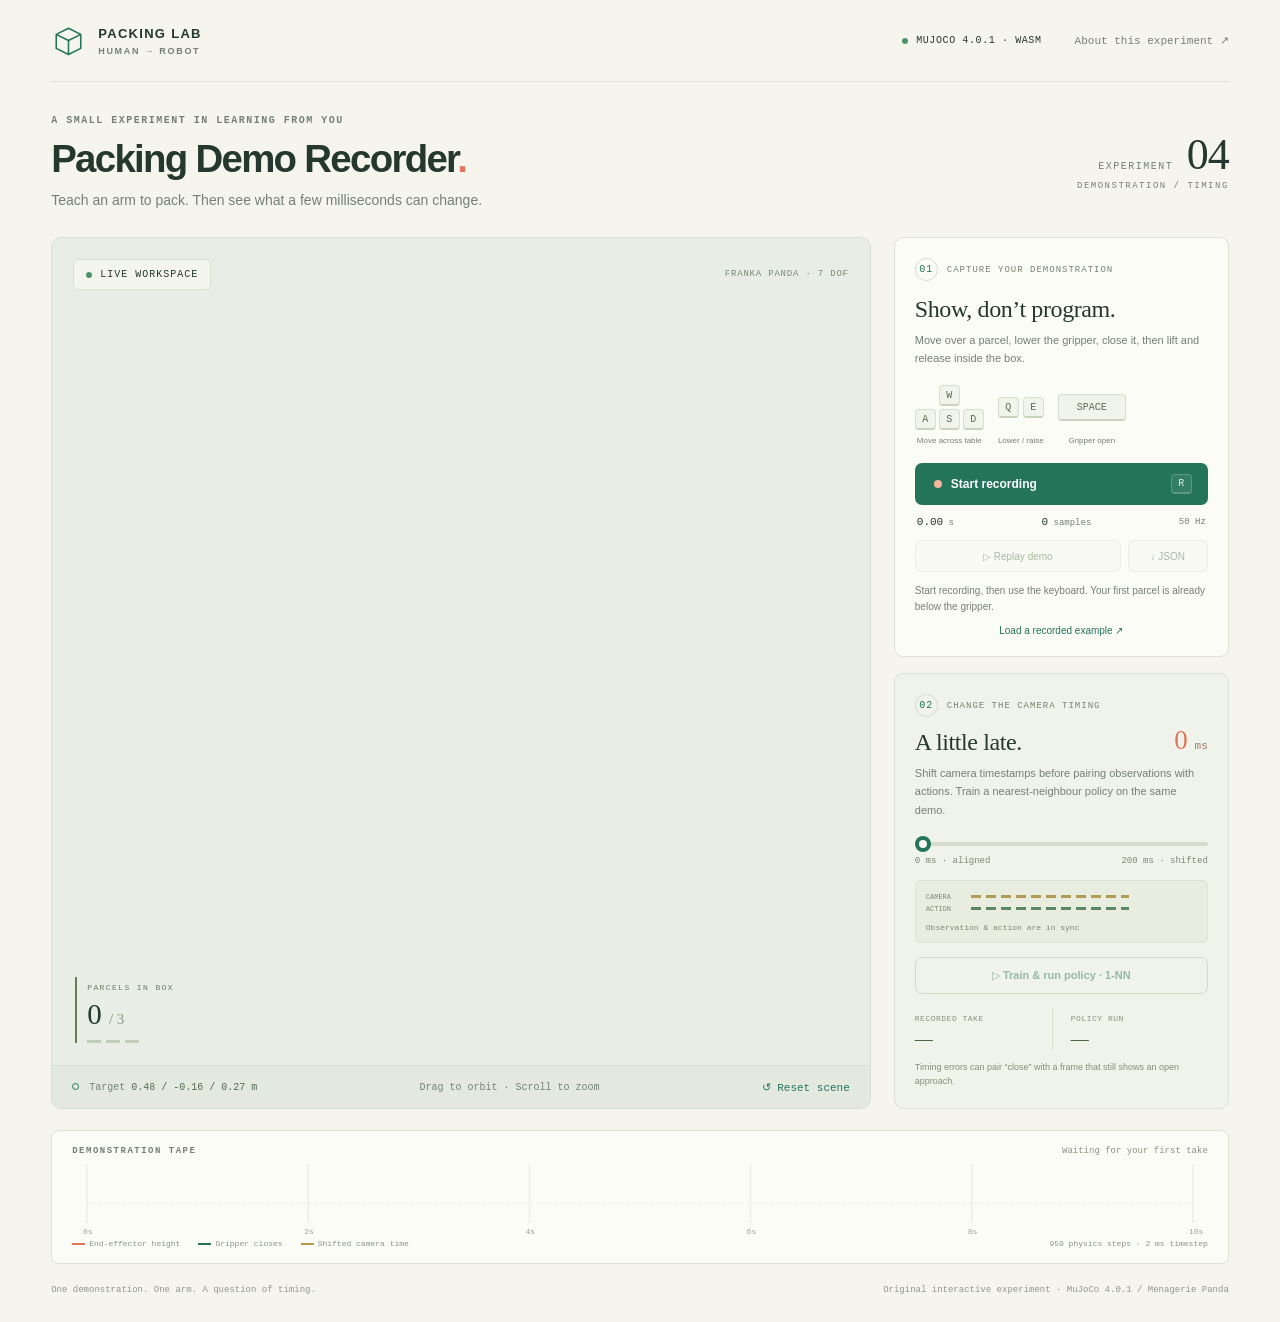
==== demos/H4-packing-recorder/site/index.html @ 37da122f "Restore H4 page index.html; README links to the Pages site" ====
<!doctype html>
<html lang="en"><head><meta charset="utf-8"><meta name="viewport" content="width=device-width,initial-scale=1"><meta name="theme-color" content="#f5f5ed"><title>Packing Demo Recorder</title><link rel="icon" type="image/svg+xml" href="favicon.svg"><link rel="stylesheet" href="style.css"></head>
<body>
<header><a class="brand" href="./" aria-label="Packing Demo Recorder home"><svg viewBox="0 0 40 40" aria-hidden="true"><path d="m6 13 14-7 14 7v16l-14 7-14-7zM6 13l14 7 14-7M20 20v16"/></svg><span>PACKING LAB<span class="brand-small">HUMAN → ROBOT</span></span></a><div class="header-right"><span class="live-dot"></span><span id="engine">INITIALIZING PHYSICS</span><a href="about.html">About this experiment ↗</a></div></header>
<main>
<div class="intro"><div><div class="eyebrow">A SMALL EXPERIMENT IN LEARNING FROM YOU</div><h1>Packing Demo Recorder<span class="title-dot">.</span></h1><p>Teach an arm to pack. Then see what a few milliseconds can change.</p></div><div class="experiment-number">EXPERIMENT <b>04</b><span>DEMONSTRATION / TIMING</span></div></div>
<div class="workspace">
<section class="stage" aria-label="Robot packing workspace">
<div class="stage-top"><span class="scene-pill"><span class="live-dot"></span> <span id="mode-label">LIVE WORKSPACE</span></span><span class="stage-meta">FRANKA PANDA · 7 DOF</span></div>
<div id="viewport" tabindex="0" aria-label="3D physics workspace. W A S D move in the table plane, Q down, E up, Space opens or closes the gripper."></div>
<div id="loading"><div class="loading-box"><div class="loading-icon">◌</div><strong>Preparing your workbench</strong><span id="loading-text">Loading official MuJoCo WebAssembly…</span><div class="loading-track"><i id="loading-progress"></i></div></div></div>
<div class="workspace-badge"><span>PARCELS IN BOX</span><strong id="packed">0 <small>/ 3</small></strong><div class="parcel-dots"><i></i><i></i><i></i></div></div>
<div class="stage-footer"><span><i class="target-dot"></i> Target <b id="coords">—</b></span><span>Drag to orbit · Scroll to zoom</span><button id="reset" class="text-button">↺ Reset scene</button></div>
</section>
<aside>
<section class="panel record-panel"><div class="section-caption"><span class="step-number">01</span> CAPTURE YOUR DEMONSTRATION</div><h2>Show, don’t program.</h2><p>Move over a parcel, lower the gripper, close it, then lift and release inside the box.</p>
<div class="key-controls"><div><span class="keys"><kbd>W</kbd><span><kbd>A</kbd><kbd>S</kbd><kbd>D</kbd></span></span><span>Move across table</span></div><div><span class="keys horizontal"><kbd>Q</kbd><kbd>E</kbd></span><span>Lower / raise</span></div><div class="wide-key"><kbd>SPACE</kbd><span id="grip-label">Gripper open</span></div></div>
<button id="record" class="primary" disabled><span class="record-dot"></span><span id="record-label">Start recording</span><kbd>R</kbd></button>
<div class="record-stats"><span><b id="duration">0.00</b> s</span><span><b id="samples">0</b> samples</span><span>50 Hz</span></div>
<div class="button-row"><button id="replay" disabled>▷ Replay demo</button><button id="download" disabled>↓ JSON</button></div>
<p class="notice" id="notice" role="status">Start recording, then use the keyboard. Your first parcel is already below the gripper.</p>
<button id="example" class="text-button example-button" disabled>Load a recorded example ↗</button>
</section>
<section class="panel lag-panel"><div class="section-caption"><span class="step-number">02</span> CHANGE THE CAMERA TIMING</div><div class="lag-title"><h2>A little late.</h2><span id="lag-value">0 <small>ms</small></span></div><p>Shift camera timestamps before pairing observations with actions. Train a nearest-neighbour policy on the same demo.</p>
<label class="sr-only" for="lag">Camera lag, 0 to 200 milliseconds</label><input id="lag" type="range" min="0" max="200" step="10" value="0"><div class="range-labels"><span>0 ms · aligned</span><span>200 ms · shifted</span></div>
<div class="alignment"><div><span>CAMERA</span><i id="camera-bar"></i></div><div><span>ACTION</span><i></i></div><b id="alignment-label">Observation & action are in sync</b></div>
<button id="policy" class="secondary" disabled>▷ Train & run policy <span>1-NN</span></button>
<div class="compare"><div><span>RECORDED TAKE</span><strong id="replay-score">—</strong></div><div><span>POLICY RUN</span><strong id="policy-error">—</strong></div></div>
<div class="lag-note" id="lag-note">Timing errors can pair “close” with a frame that still shows an open approach.</div>
</section>
</aside></div>
<section class="timeline-panel"><div class="timeline-label"><span class="eyebrow">DEMONSTRATION TAPE</span><span id="tape-state">Waiting for your first take</span></div><canvas id="timeline" aria-label="Timeline of end-effector motion, gripper events, and shifted camera timestamps"></canvas><div class="timeline-legend"><span><i class="legend-line coral"></i>End-effector height</span><span><i class="legend-line teal"></i>Gripper closes</span><span><i class="legend-line gold"></i>Shifted camera time</span><span id="physics-stats">MuJoCo WASM · real contacts & gravity</span></div></section>
</main><footer><span>One demonstration. One arm. A question of timing.</span><span>Original interactive experiment · MuJoCo 4.0.1 / Menagerie Panda</span></footer>
<script type="module" src="app.js"></script></body></html>
---- demos/H4-packing-recorder/site/style.css ----
:root{--ink:#25382e;--muted:#748076;--paper:#f5f5ed;--green:#247459;--coral:#de775b;--line:#dce1d6;--gold:#b59b49}*{box-sizing:border-box}body{margin:0;background:var(--paper);color:var(--ink);font-family:Inter,"Segoe UI",Arial,sans-serif;font-size:14px}button,a,input{-webkit-tap-highlight-color:transparent}button{font:inherit;cursor:pointer;transition:background .2s,transform .2s;border-radius:7px}button:disabled{opacity:.45;cursor:default}button:enabled:hover{filter:brightness(.96)}button:focus-visible,a:focus-visible,input:focus-visible{outline:3px solid #e4a077;outline-offset:3px}header{height:82px;display:flex;align-items:center;justify-content:space-between;margin:0 4%;border-bottom:1px solid var(--line)}a{color:inherit;text-decoration:none}.brand{display:flex;align-items:center;gap:12px;font-weight:750;font-size:13px;letter-spacing:1.3px}.brand svg{width:35px;height:35px;stroke:var(--green);fill:none;stroke-width:1.8;stroke-linejoin:round}.brand-small{display:block;font-size:9px;letter-spacing:1.7px;color:var(--muted);margin-top:5px}.header-right{display:flex;align-items:center;gap:8px;font-size:10px;font-family:monospace;letter-spacing:.6px}.header-right a{margin-left:25px;font-family:inherit;letter-spacing:0;color:var(--muted);font-size:11px}.live-dot{display:inline-block;width:6px;height:6px;border-radius:50%;background:#4c9367}.intro{display:flex;justify-content:space-between;align-items:center;margin:33px 0 29px}.eyebrow{font-family:monospace;font-size:10px;font-weight:600;letter-spacing:1.5px;color:var(--muted)}h1{font-size:clamp(28px,3vw,43px);letter-spacing:-1.7px;font-weight:600;margin:11px 0}.title-dot{color:var(--coral)}.intro p{margin:0;color:var(--muted);font-size:14px}.experiment-number{text-align:right;font:10px monospace;color:var(--muted);letter-spacing:1.5px;line-height:1.5}.experiment-number b{display:inline-block;color:var(--ink);font:44px Georgia,serif;letter-spacing:-1px;margin-left:6px}.experiment-number span{display:block;font-size:9px}main{max-width:1680px;margin:0 auto;padding:0 4%}.workspace{display:grid;grid-template-columns:minmax(0,1fr) 335px;gap:23px}.stage{min-height:620px;position:relative;overflow:hidden;border:1px solid #d7dfd2;background:#e8ede6;border-radius:10px;display:flex;flex-direction:column}#viewport{position:absolute;inset:0 0 43px;outline:none}#viewport canvas{width:100%;height:100%;display:block}.stage-top{display:flex;justify-content:space-between;position:absolute;left:21px;right:21px;top:21px;z-index:2;pointer-events:none}.scene-pill{font:10px monospace;letter-spacing:1px;display:flex;gap:8px;align-items:center;background:#f5f7efeb;padding:9px 12px;border:1px solid #d7dfd2;border-radius:5px}.stage-meta{font:9px monospace;letter-spacing:.8px;color:#778875;padding-top:10px}.stage-footer{position:absolute;bottom:0;left:0;right:0;height:43px;display:flex;gap:14px;align-items:center;justify-content:space-between;padding:0 20px;border-top:1px solid #d6dfd1;font:10px monospace;color:#738371;background:#e3e9df}.stage-footer b{font-weight:400;color:#526a51}.target-dot{display:inline-block;border:1px solid var(--green);width:7px;height:7px;border-radius:50%;margin-right:4px}.text-button{border:0;padding:0;background:none;color:var(--green);font-size:11px}.workspace-badge{position:absolute;bottom:65px;left:23px;border-left:2px solid #647d5c;padding-left:10px;pointer-events:none}.workspace-badge>span{font:8px monospace;letter-spacing:1.4px;color:#688061}.workspace-badge strong{display:block;font:29px Georgia,serif;margin-top:5px}.workspace-badge small{font:15px Georgia,serif;color:#8b9a84}.parcel-dots{display:flex;gap:5px;margin-top:9px}.parcel-dots i{width:14px;height:3px;background:#c0cdb7}.parcel-dots i.packed{background:var(--green)}aside{display:flex;flex-direction:column;gap:16px}.panel{background:#fbfcf6;border:1px solid var(--line);border-radius:9px;padding:20px}.section-caption{font:9px monospace;letter-spacing:1px;color:#788371;display:flex;align-items:center;gap:9px}.step-number{font-size:10px;border:1px solid #d3dccd;border-radius:50%;width:23px;height:23px;display:grid;place-items:center;color:var(--green)}h2{font-family:Georgia,"Times New Roman",serif;font-size:24px;letter-spacing:-.4px;font-weight:400;margin:15px 0 8px}.panel p{font-size:11px;color:var(--muted);line-height:1.65;margin:0 0 14px}.key-controls{display:flex;gap:14px;align-items:center;margin:18px 0}.key-controls>div{display:flex;flex-direction:column;align-items:center;gap:6px}.key-controls>div>span:last-child{font-size:8px;color:var(--muted)}kbd{display:inline-grid;place-items:center;min-width:21px;height:21px;background:#f1f4ea;border:1px solid #d7dfce;border-bottom:2px solid #c9d3c0;border-radius:4px;font:10px monospace;color:#586d4f;padding:0 4px}.keys{display:flex;flex-direction:column;align-items:center;gap:3px}.keys>span{display:flex;gap:3px}.keys.horizontal{flex-direction:row;gap:4px;min-height:45px}.wide-key>kbd{height:27px;min-width:68px;margin:9px 0}.primary,.secondary{height:42px;display:flex;align-items:center;justify-content:center;gap:9px;width:100%;border:0;background:var(--green);color:white;font-size:12px;font-weight:550}.primary kbd{margin-left:auto;margin-right:10px;background:#ffffff13;border-color:#ffffff33;color:#d8ebde;min-width:21px;height:20px}.primary>.record-dot{margin-left:13px}.record-dot{width:8px;height:8px;background:#f4b79b;border-radius:50%}.primary.recording{background:#b95b48}.recording .record-dot{background:white;animation:pulse 1s infinite}.record-stats{display:flex;align-items:center;justify-content:space-between;font:9px monospace;color:var(--muted);padding:11px 2px 12px}.record-stats b{font-weight:500;color:var(--ink);font-size:11px}.button-row{display:flex;gap:7px}.button-row button{height:32px;background:#f7f9f0;border:1px solid #d7dfce;font-size:10px;color:#426943;flex:1}.button-row button:last-child{flex:0 0 80px}.panel .notice{font-size:10px;line-height:1.55;margin:11px 0 0;min-height:31px}.example-button{font-size:10px;display:block;margin:11px auto 0}.lag-panel{background:#f0f3e9}.lag-title{display:flex;align-items:center;justify-content:space-between}.lag-title h2{margin-top:12px}.lag-title>span{font:27px Georgia,serif;color:var(--coral)}.lag-title small{font:11px monospace;color:#9e7c6b}input[type=range]{appearance:none;background:linear-gradient(to right,#47795b 0%,#d3dccd 0%);width:100%;height:4px;margin:8px 0 10px;border-radius:3px;cursor:pointer}input[type=range]::-webkit-slider-thumb{appearance:none;width:16px;height:16px;border-radius:50%;background:#fafbf5;border:4px solid var(--green)}input[type=range]::-moz-range-thumb{width:9px;height:9px;border-radius:50%;background:white;border:4px solid var(--green)}.range-labels{display:flex;justify-content:space-between;font:9px monospace;color:#7c8874}.alignment{background:#e8eddf;border:1px solid #dbe3d2;border-radius:5px;padding:10px;margin:14px 0}.alignment>div{display:flex;align-items:center;gap:8px;height:12px;overflow:hidden}.alignment span{font:7px monospace;width:37px;color:#7d8a72}.alignment i{height:3px;width:158px;background:repeating-linear-gradient(to right,#5c8763 0,#5c8763 10px,transparent 10px,transparent 15px);transition:transform .2s}.alignment>div:first-child i{background:repeating-linear-gradient(to right,#b29b56 0,#b29b56 10px,transparent 10px,transparent 15px)}.alignment b{display:block;font:8px monospace;color:#7a866e;font-weight:400;margin-top:8px}.secondary{background:transparent;color:var(--green);border:1px solid #aac0a1;height:37px;font-size:11px}.secondary span{margin-left:auto;margin-right:11px;font:8px monospace;letter-spacing:1px;color:#7c9a6c}.compare{display:flex;margin-top:14px}.compare>div{flex:1}.compare>div+div{border-left:1px solid #d7dfcd;padding-left:18px}.compare span{font:8px monospace;color:#8a927c;letter-spacing:.5px}.compare strong{display:block;margin-top:5px;font:18px Georgia,serif;color:#455d3e}.lag-note{font-size:9px;color:#839079;line-height:1.6;margin-top:10px}.timeline-panel{margin:21px 0;border:1px solid var(--line);border-radius:8px;background:#fbfcf6;padding:15px 20px}.timeline-label{display:flex;justify-content:space-between;align-items:center}.timeline-label .eyebrow{font-size:9px}#tape-state{font:9px monospace;color:#8a9481}#timeline{width:100%;height:72px;display:block;margin:8px 0 3px}.timeline-legend{display:flex;gap:18px;font:8px monospace;color:#8a9481}.legend-line{display:inline-block;vertical-align:middle;width:13px;height:2px;margin-right:4px}.coral{background:var(--coral)}.teal{background:var(--green)}.gold{background:var(--gold)}#physics-stats{margin-left:auto}footer{display:flex;justify-content:space-between;margin:20px 4% 26px;font:9px monospace;color:#8e9789}#loading{position:absolute;inset:0;display:grid;place-items:center;background:#e8ede6;z-index:5}.loading-box{display:flex;flex-direction:column;align-items:center;gap:15px;color:#63805c}.loading-box strong{font:24px Georgia,serif}.loading-box span{font:11px monospace}.loading-icon{font-size:60px;animation:spin 3s linear infinite}.loading-track{width:220px;background:#d4dfcb;height:3px;margin-top:4px}.loading-track i{display:block;height:3px;background:var(--green);width:0}.sr-only{position:absolute;width:1px;height:1px;padding:0;margin:-1px;overflow:hidden;clip:rect(0,0,0,0);white-space:nowrap;border:0}@keyframes pulse{50%{opacity:.3}}@keyframes spin{to{transform:rotate(360deg)}}@media(min-width:1400px){.stage{min-height:700px}.panel{padding:22px}.workspace{grid-template-columns:minmax(0,1fr) 350px}}@media(max-width:1000px){.workspace{grid-template-columns:minmax(0,1fr) 310px;gap:14px}.panel{padding:16px}.stage-meta{display:none}.stage-footer>span:nth-child(2){display:none}.key-controls{gap:11px}}@media(max-width:780px){header{height:67px}.header-right a{display:none}.header-right{font-size:8px}.intro{margin-top:25px}.experiment-number{display:none}h1{font-size:31px;letter-spacing:-1px}.intro p{font-size:12px}.workspace{display:flex;flex-direction:column}.stage{min-height:470px}aside{display:grid;grid-template-columns:1fr 1fr;gap:12px}.panel{padding:15px}.key-controls{gap:8px}.key-controls>div>span:last-child{font-size:7px}.wide-key>kbd{min-width:51px}#physics-stats{display:none}footer{font-size:8px;gap:20px}.timeline-legend{font-size:7px;gap:10px}}@media(max-width:560px){aside{grid-template-columns:1fr}.stage{min-height:410px}.intro .eyebrow{font-size:8px}.stage-footer{padding:0 12px;font-size:9px}.header-right #engine{max-width:100px}.timeline-label{gap:10px}footer>span:last-child{max-width:160px;text-align:right}}
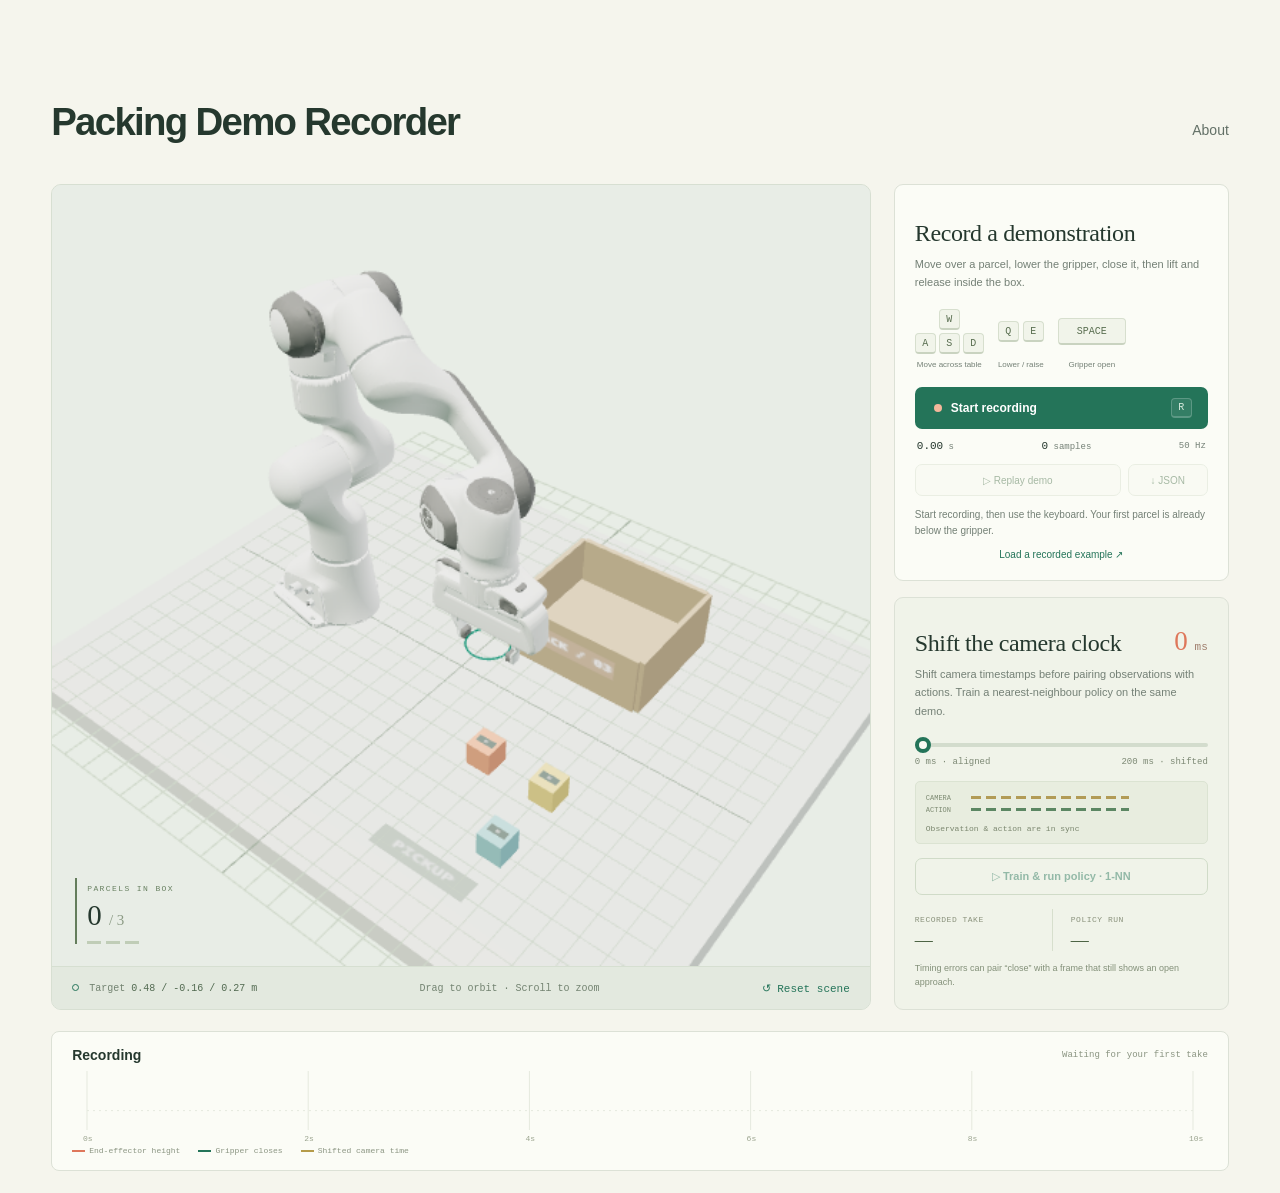
==== commit c76d3d64: "Redesign gallery and robot page: one headline, no banner, badges or footer; cropped videos" ====
--- a/demos/H4-packing-recorder/site/index.html
+++ b/demos/H4-packing-recorder/site/index.html
@@ -1,19 +1,18 @@
 <!doctype html>
 <html lang="en"><head><meta charset="utf-8"><meta name="viewport" content="width=device-width,initial-scale=1"><meta name="theme-color" content="#f5f5ed"><title>Packing Demo Recorder</title><link rel="icon" type="image/svg+xml" href="favicon.svg"><link rel="stylesheet" href="style.css"></head>
 <body>
-<header><a class="brand" href="./" aria-label="Packing Demo Recorder home"><svg viewBox="0 0 40 40" aria-hidden="true"><path d="m6 13 14-7 14 7v16l-14 7-14-7zM6 13l14 7 14-7M20 20v16"/></svg><span>PACKING LAB<span class="brand-small">HUMAN → ROBOT</span></span></a><div class="header-right"><span class="live-dot"></span><span id="engine">INITIALIZING PHYSICS</span><a href="about.html">About this experiment ↗</a></div></header>
+<div hidden><span id="engine"></span><span id="mode-label"></span><span id="physics-stats"></span></div>
 <main>
-<div class="intro"><div><div class="eyebrow">A SMALL EXPERIMENT IN LEARNING FROM YOU</div><h1>Packing Demo Recorder<span class="title-dot">.</span></h1><p>Teach an arm to pack. Then see what a few milliseconds can change.</p></div><div class="experiment-number">EXPERIMENT <b>04</b><span>DEMONSTRATION / TIMING</span></div></div>
+<div class="intro"><h1>Packing Demo Recorder</h1><a class="about" href="about.html">About</a></div>
 <div class="workspace">
 <section class="stage" aria-label="Robot packing workspace">
-<div class="stage-top"><span class="scene-pill"><span class="live-dot"></span> <span id="mode-label">LIVE WORKSPACE</span></span><span class="stage-meta">FRANKA PANDA · 7 DOF</span></div>
 <div id="viewport" tabindex="0" aria-label="3D physics workspace. W A S D move in the table plane, Q down, E up, Space opens or closes the gripper."></div>
 <div id="loading"><div class="loading-box"><div class="loading-icon">◌</div><strong>Preparing your workbench</strong><span id="loading-text">Loading official MuJoCo WebAssembly…</span><div class="loading-track"><i id="loading-progress"></i></div></div></div>
 <div class="workspace-badge"><span>PARCELS IN BOX</span><strong id="packed">0 <small>/ 3</small></strong><div class="parcel-dots"><i></i><i></i><i></i></div></div>
 <div class="stage-footer"><span><i class="target-dot"></i> Target <b id="coords">—</b></span><span>Drag to orbit · Scroll to zoom</span><button id="reset" class="text-button">↺ Reset scene</button></div>
 </section>
 <aside>
-<section class="panel record-panel"><div class="section-caption"><span class="step-number">01</span> CAPTURE YOUR DEMONSTRATION</div><h2>Show, don’t program.</h2><p>Move over a parcel, lower the gripper, close it, then lift and release inside the box.</p>
+<section class="panel record-panel"><h2>Record a demonstration</h2><p>Move over a parcel, lower the gripper, close it, then lift and release inside the box.</p>
 <div class="key-controls"><div><span class="keys"><kbd>W</kbd><span><kbd>A</kbd><kbd>S</kbd><kbd>D</kbd></span></span><span>Move across table</span></div><div><span class="keys horizontal"><kbd>Q</kbd><kbd>E</kbd></span><span>Lower / raise</span></div><div class="wide-key"><kbd>SPACE</kbd><span id="grip-label">Gripper open</span></div></div>
 <button id="record" class="primary" disabled><span class="record-dot"></span><span id="record-label">Start recording</span><kbd>R</kbd></button>
 <div class="record-stats"><span><b id="duration">0.00</b> s</span><span><b id="samples">0</b> samples</span><span>50 Hz</span></div>
@@ -21,7 +20,7 @@
 <p class="notice" id="notice" role="status">Start recording, then use the keyboard. Your first parcel is already below the gripper.</p>
 <button id="example" class="text-button example-button" disabled>Load a recorded example ↗</button>
 </section>
-<section class="panel lag-panel"><div class="section-caption"><span class="step-number">02</span> CHANGE THE CAMERA TIMING</div><div class="lag-title"><h2>A little late.</h2><span id="lag-value">0 <small>ms</small></span></div><p>Shift camera timestamps before pairing observations with actions. Train a nearest-neighbour policy on the same demo.</p>
+<section class="panel lag-panel"><div class="lag-title"><h2>Shift the camera clock</h2><span id="lag-value">0 <small>ms</small></span></div><p>Shift camera timestamps before pairing observations with actions. Train a nearest-neighbour policy on the same demo.</p>
 <label class="sr-only" for="lag">Camera lag, 0 to 200 milliseconds</label><input id="lag" type="range" min="0" max="200" step="10" value="0"><div class="range-labels"><span>0 ms · aligned</span><span>200 ms · shifted</span></div>
 <div class="alignment"><div><span>CAMERA</span><i id="camera-bar"></i></div><div><span>ACTION</span><i></i></div><b id="alignment-label">Observation & action are in sync</b></div>
 <button id="policy" class="secondary" disabled>▷ Train & run policy <span>1-NN</span></button>
@@ -29,6 +28,6 @@
 <div class="lag-note" id="lag-note">Timing errors can pair “close” with a frame that still shows an open approach.</div>
 </section>
 </aside></div>
-<section class="timeline-panel"><div class="timeline-label"><span class="eyebrow">DEMONSTRATION TAPE</span><span id="tape-state">Waiting for your first take</span></div><canvas id="timeline" aria-label="Timeline of end-effector motion, gripper events, and shifted camera timestamps"></canvas><div class="timeline-legend"><span><i class="legend-line coral"></i>End-effector height</span><span><i class="legend-line teal"></i>Gripper closes</span><span><i class="legend-line gold"></i>Shifted camera time</span><span id="physics-stats">MuJoCo WASM · real contacts & gravity</span></div></section>
-</main><footer><span>One demonstration. One arm. A question of timing.</span><span>Original interactive experiment · MuJoCo 4.0.1 / Menagerie Panda</span></footer>
+<section class="timeline-panel"><div class="timeline-label"><span class="tape-name">Recording</span><span id="tape-state">Waiting for your first take</span></div><canvas id="timeline" aria-label="Timeline of end-effector motion, gripper events, and shifted camera timestamps"></canvas><div class="timeline-legend"><span><i class="legend-line coral"></i>End-effector height</span><span><i class="legend-line teal"></i>Gripper closes</span><span><i class="legend-line gold"></i>Shifted camera time</span></div></section>
+</main>
 <script type="module" src="app.js"></script></body></html>
--- a/demos/H4-packing-recorder/site/style.css
+++ b/demos/H4-packing-recorder/site/style.css
@@ -1 +1,6 @@
 :root{--ink:#25382e;--muted:#748076;--paper:#f5f5ed;--green:#247459;--coral:#de775b;--line:#dce1d6;--gold:#b59b49}*{box-sizing:border-box}body{margin:0;background:var(--paper);color:var(--ink);font-family:Inter,"Segoe UI",Arial,sans-serif;font-size:14px}button,a,input{-webkit-tap-highlight-color:transparent}button{font:inherit;cursor:pointer;transition:background .2s,transform .2s;border-radius:7px}button:disabled{opacity:.45;cursor:default}button:enabled:hover{filter:brightness(.96)}button:focus-visible,a:focus-visible,input:focus-visible{outline:3px solid #e4a077;outline-offset:3px}header{height:82px;display:flex;align-items:center;justify-content:space-between;margin:0 4%;border-bottom:1px solid var(--line)}a{color:inherit;text-decoration:none}.brand{display:flex;align-items:center;gap:12px;font-weight:750;font-size:13px;letter-spacing:1.3px}.brand svg{width:35px;height:35px;stroke:var(--green);fill:none;stroke-width:1.8;stroke-linejoin:round}.brand-small{display:block;font-size:9px;letter-spacing:1.7px;color:var(--muted);margin-top:5px}.header-right{display:flex;align-items:center;gap:8px;font-size:10px;font-family:monospace;letter-spacing:.6px}.header-right a{margin-left:25px;font-family:inherit;letter-spacing:0;color:var(--muted);font-size:11px}.live-dot{display:inline-block;width:6px;height:6px;border-radius:50%;background:#4c9367}.intro{display:flex;justify-content:space-between;align-items:center;margin:33px 0 29px}.eyebrow{font-family:monospace;font-size:10px;font-weight:600;letter-spacing:1.5px;color:var(--muted)}h1{font-size:clamp(28px,3vw,43px);letter-spacing:-1.7px;font-weight:600;margin:11px 0}.title-dot{color:var(--coral)}.intro p{margin:0;color:var(--muted);font-size:14px}.experiment-number{text-align:right;font:10px monospace;color:var(--muted);letter-spacing:1.5px;line-height:1.5}.experiment-number b{display:inline-block;color:var(--ink);font:44px Georgia,serif;letter-spacing:-1px;margin-left:6px}.experiment-number span{display:block;font-size:9px}main{max-width:1680px;margin:0 auto;padding:0 4%}.workspace{display:grid;grid-template-columns:minmax(0,1fr) 335px;gap:23px}.stage{min-height:620px;position:relative;overflow:hidden;border:1px solid #d7dfd2;background:#e8ede6;border-radius:10px;display:flex;flex-direction:column}#viewport{position:absolute;inset:0 0 43px;outline:none}#viewport canvas{width:100%;height:100%;display:block}.stage-top{display:flex;justify-content:space-between;position:absolute;left:21px;right:21px;top:21px;z-index:2;pointer-events:none}.scene-pill{font:10px monospace;letter-spacing:1px;display:flex;gap:8px;align-items:center;background:#f5f7efeb;padding:9px 12px;border:1px solid #d7dfd2;border-radius:5px}.stage-meta{font:9px monospace;letter-spacing:.8px;color:#778875;padding-top:10px}.stage-footer{position:absolute;bottom:0;left:0;right:0;height:43px;display:flex;gap:14px;align-items:center;justify-content:space-between;padding:0 20px;border-top:1px solid #d6dfd1;font:10px monospace;color:#738371;background:#e3e9df}.stage-footer b{font-weight:400;color:#526a51}.target-dot{display:inline-block;border:1px solid var(--green);width:7px;height:7px;border-radius:50%;margin-right:4px}.text-button{border:0;padding:0;background:none;color:var(--green);font-size:11px}.workspace-badge{position:absolute;bottom:65px;left:23px;border-left:2px solid #647d5c;padding-left:10px;pointer-events:none}.workspace-badge>span{font:8px monospace;letter-spacing:1.4px;color:#688061}.workspace-badge strong{display:block;font:29px Georgia,serif;margin-top:5px}.workspace-badge small{font:15px Georgia,serif;color:#8b9a84}.parcel-dots{display:flex;gap:5px;margin-top:9px}.parcel-dots i{width:14px;height:3px;background:#c0cdb7}.parcel-dots i.packed{background:var(--green)}aside{display:flex;flex-direction:column;gap:16px}.panel{background:#fbfcf6;border:1px solid var(--line);border-radius:9px;padding:20px}.section-caption{font:9px monospace;letter-spacing:1px;color:#788371;display:flex;align-items:center;gap:9px}.step-number{font-size:10px;border:1px solid #d3dccd;border-radius:50%;width:23px;height:23px;display:grid;place-items:center;color:var(--green)}h2{font-family:Georgia,"Times New Roman",serif;font-size:24px;letter-spacing:-.4px;font-weight:400;margin:15px 0 8px}.panel p{font-size:11px;color:var(--muted);line-height:1.65;margin:0 0 14px}.key-controls{display:flex;gap:14px;align-items:center;margin:18px 0}.key-controls>div{display:flex;flex-direction:column;align-items:center;gap:6px}.key-controls>div>span:last-child{font-size:8px;color:var(--muted)}kbd{display:inline-grid;place-items:center;min-width:21px;height:21px;background:#f1f4ea;border:1px solid #d7dfce;border-bottom:2px solid #c9d3c0;border-radius:4px;font:10px monospace;color:#586d4f;padding:0 4px}.keys{display:flex;flex-direction:column;align-items:center;gap:3px}.keys>span{display:flex;gap:3px}.keys.horizontal{flex-direction:row;gap:4px;min-height:45px}.wide-key>kbd{height:27px;min-width:68px;margin:9px 0}.primary,.secondary{height:42px;display:flex;align-items:center;justify-content:center;gap:9px;width:100%;border:0;background:var(--green);color:white;font-size:12px;font-weight:550}.primary kbd{margin-left:auto;margin-right:10px;background:#ffffff13;border-color:#ffffff33;color:#d8ebde;min-width:21px;height:20px}.primary>.record-dot{margin-left:13px}.record-dot{width:8px;height:8px;background:#f4b79b;border-radius:50%}.primary.recording{background:#b95b48}.recording .record-dot{background:white;animation:pulse 1s infinite}.record-stats{display:flex;align-items:center;justify-content:space-between;font:9px monospace;color:var(--muted);padding:11px 2px 12px}.record-stats b{font-weight:500;color:var(--ink);font-size:11px}.button-row{display:flex;gap:7px}.button-row button{height:32px;background:#f7f9f0;border:1px solid #d7dfce;font-size:10px;color:#426943;flex:1}.button-row button:last-child{flex:0 0 80px}.panel .notice{font-size:10px;line-height:1.55;margin:11px 0 0;min-height:31px}.example-button{font-size:10px;display:block;margin:11px auto 0}.lag-panel{background:#f0f3e9}.lag-title{display:flex;align-items:center;justify-content:space-between}.lag-title h2{margin-top:12px}.lag-title>span{font:27px Georgia,serif;color:var(--coral)}.lag-title small{font:11px monospace;color:#9e7c6b}input[type=range]{appearance:none;background:linear-gradient(to right,#47795b 0%,#d3dccd 0%);width:100%;height:4px;margin:8px 0 10px;border-radius:3px;cursor:pointer}input[type=range]::-webkit-slider-thumb{appearance:none;width:16px;height:16px;border-radius:50%;background:#fafbf5;border:4px solid var(--green)}input[type=range]::-moz-range-thumb{width:9px;height:9px;border-radius:50%;background:white;border:4px solid var(--green)}.range-labels{display:flex;justify-content:space-between;font:9px monospace;color:#7c8874}.alignment{background:#e8eddf;border:1px solid #dbe3d2;border-radius:5px;padding:10px;margin:14px 0}.alignment>div{display:flex;align-items:center;gap:8px;height:12px;overflow:hidden}.alignment span{font:7px monospace;width:37px;color:#7d8a72}.alignment i{height:3px;width:158px;background:repeating-linear-gradient(to right,#5c8763 0,#5c8763 10px,transparent 10px,transparent 15px);transition:transform .2s}.alignment>div:first-child i{background:repeating-linear-gradient(to right,#b29b56 0,#b29b56 10px,transparent 10px,transparent 15px)}.alignment b{display:block;font:8px monospace;color:#7a866e;font-weight:400;margin-top:8px}.secondary{background:transparent;color:var(--green);border:1px solid #aac0a1;height:37px;font-size:11px}.secondary span{margin-left:auto;margin-right:11px;font:8px monospace;letter-spacing:1px;color:#7c9a6c}.compare{display:flex;margin-top:14px}.compare>div{flex:1}.compare>div+div{border-left:1px solid #d7dfcd;padding-left:18px}.compare span{font:8px monospace;color:#8a927c;letter-spacing:.5px}.compare strong{display:block;margin-top:5px;font:18px Georgia,serif;color:#455d3e}.lag-note{font-size:9px;color:#839079;line-height:1.6;margin-top:10px}.timeline-panel{margin:21px 0;border:1px solid var(--line);border-radius:8px;background:#fbfcf6;padding:15px 20px}.timeline-label{display:flex;justify-content:space-between;align-items:center}.timeline-label .eyebrow{font-size:9px}#tape-state{font:9px monospace;color:#8a9481}#timeline{width:100%;height:72px;display:block;margin:8px 0 3px}.timeline-legend{display:flex;gap:18px;font:8px monospace;color:#8a9481}.legend-line{display:inline-block;vertical-align:middle;width:13px;height:2px;margin-right:4px}.coral{background:var(--coral)}.teal{background:var(--green)}.gold{background:var(--gold)}#physics-stats{margin-left:auto}footer{display:flex;justify-content:space-between;margin:20px 4% 26px;font:9px monospace;color:#8e9789}#loading{position:absolute;inset:0;display:grid;place-items:center;background:#e8ede6;z-index:5}.loading-box{display:flex;flex-direction:column;align-items:center;gap:15px;color:#63805c}.loading-box strong{font:24px Georgia,serif}.loading-box span{font:11px monospace}.loading-icon{font-size:60px;animation:spin 3s linear infinite}.loading-track{width:220px;background:#d4dfcb;height:3px;margin-top:4px}.loading-track i{display:block;height:3px;background:var(--green);width:0}.sr-only{position:absolute;width:1px;height:1px;padding:0;margin:-1px;overflow:hidden;clip:rect(0,0,0,0);white-space:nowrap;border:0}@keyframes pulse{50%{opacity:.3}}@keyframes spin{to{transform:rotate(360deg)}}@media(min-width:1400px){.stage{min-height:700px}.panel{padding:22px}.workspace{grid-template-columns:minmax(0,1fr) 350px}}@media(max-width:1000px){.workspace{grid-template-columns:minmax(0,1fr) 310px;gap:14px}.panel{padding:16px}.stage-meta{display:none}.stage-footer>span:nth-child(2){display:none}.key-controls{gap:11px}}@media(max-width:780px){header{height:67px}.header-right a{display:none}.header-right{font-size:8px}.intro{margin-top:25px}.experiment-number{display:none}h1{font-size:31px;letter-spacing:-1px}.intro p{font-size:12px}.workspace{display:flex;flex-direction:column}.stage{min-height:470px}aside{display:grid;grid-template-columns:1fr 1fr;gap:12px}.panel{padding:15px}.key-controls{gap:8px}.key-controls>div>span:last-child{font-size:7px}.wide-key>kbd{min-width:51px}#physics-stats{display:none}footer{font-size:8px;gap:20px}.timeline-legend{font-size:7px;gap:10px}}@media(max-width:560px){aside{grid-template-columns:1fr}.stage{min-height:410px}.intro .eyebrow{font-size:8px}.stage-footer{padding:0 12px;font-size:9px}.header-right #engine{max-width:100px}.timeline-label{gap:10px}footer>span:last-child{max-width:160px;text-align:right}}
+
+/* House rules (2026-11-21): one headline, no eyebrow/tagline/badges/footer. */
+.intro{display:flex;align-items:baseline;justify-content:space-between;gap:16px;padding-top:clamp(28px,5vw,56px)}
+.intro .about{color:inherit;opacity:.7;text-underline-offset:3px}
+.tape-name{font-weight:600}
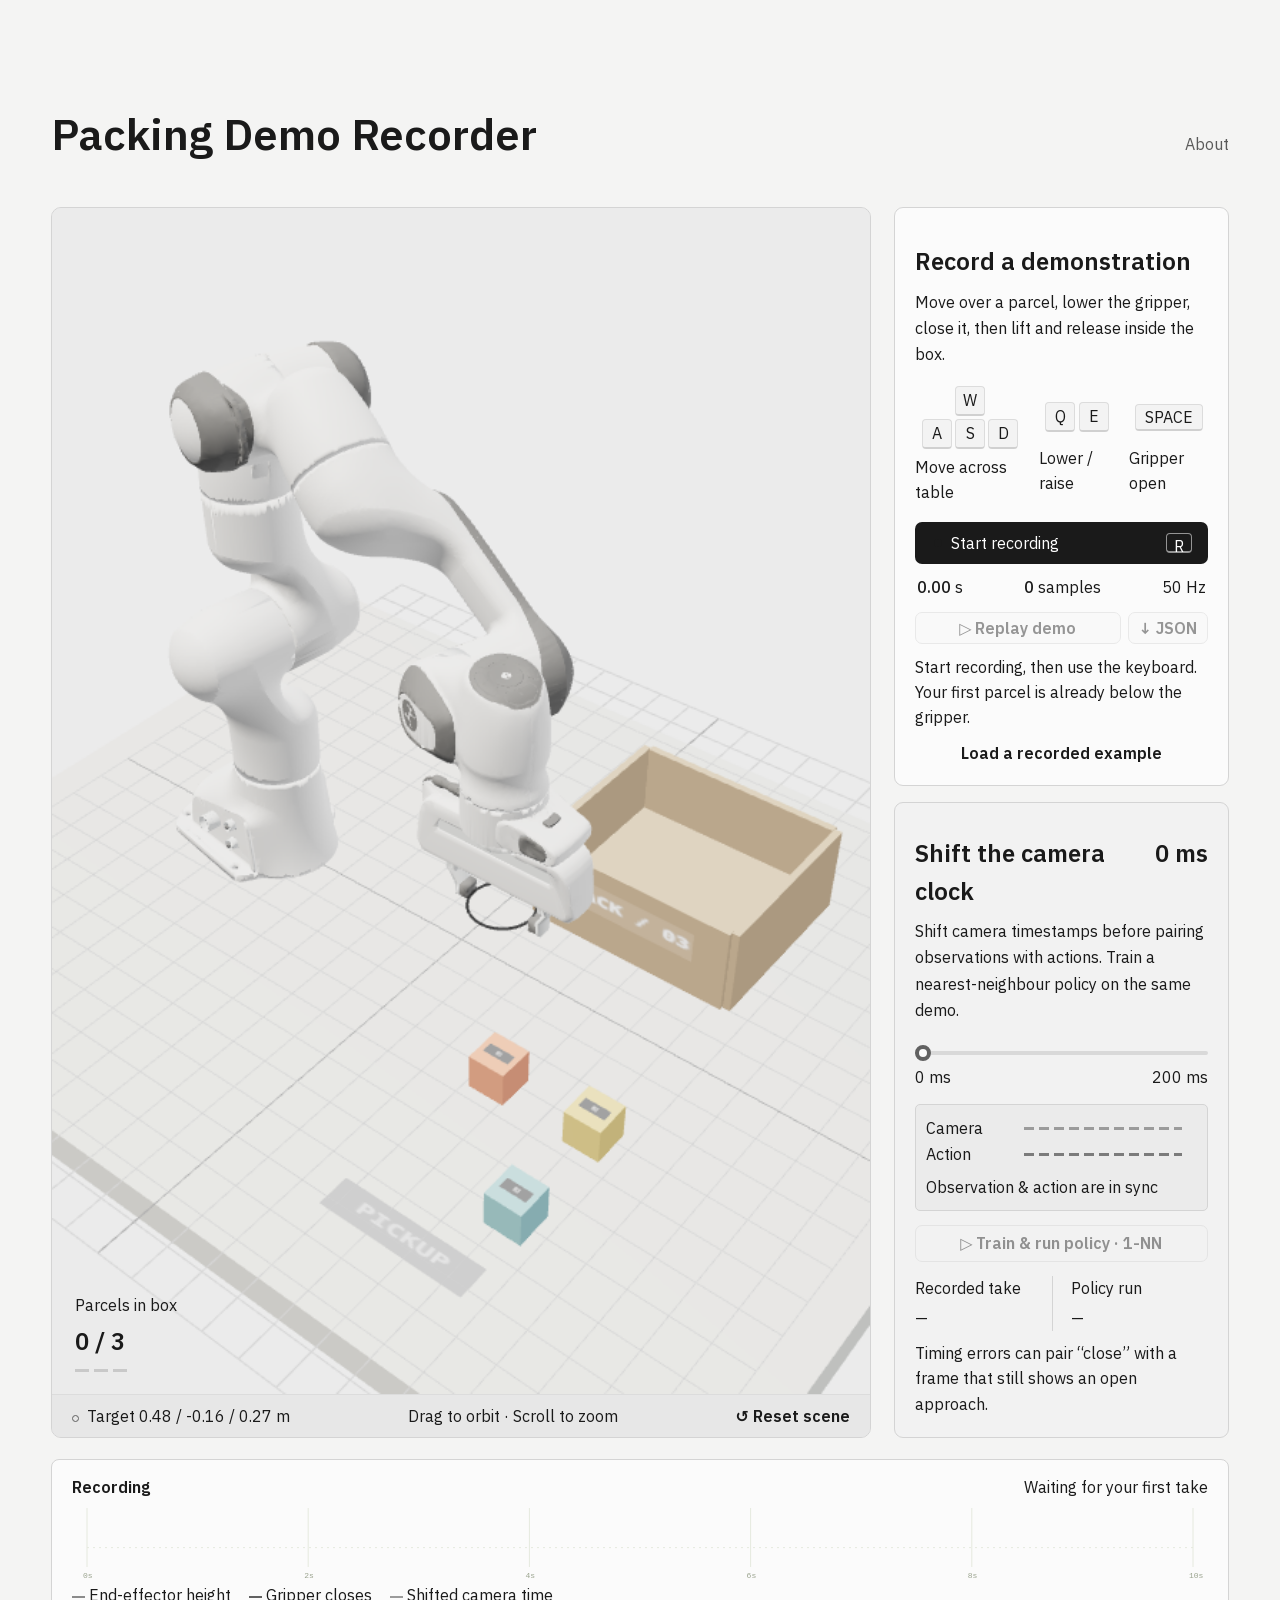
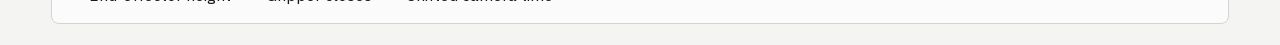
==== commit f9f3ad51: "Robot page: one font, one text size, greys only" ====
--- a/demos/H4-packing-recorder/site/index.html
+++ b/demos/H4-packing-recorder/site/index.html
@@ -8,7 +8,7 @@
 <section class="stage" aria-label="Robot packing workspace">
 <div id="viewport" tabindex="0" aria-label="3D physics workspace. W A S D move in the table plane, Q down, E up, Space opens or closes the gripper."></div>
 <div id="loading"><div class="loading-box"><div class="loading-icon">◌</div><strong>Preparing your workbench</strong><span id="loading-text">Loading official MuJoCo WebAssembly…</span><div class="loading-track"><i id="loading-progress"></i></div></div></div>
-<div class="workspace-badge"><span>PARCELS IN BOX</span><strong id="packed">0 <small>/ 3</small></strong><div class="parcel-dots"><i></i><i></i><i></i></div></div>
+<div class="workspace-badge"><span>Parcels in box</span><strong id="packed">0 <small>/ 3</small></strong><div class="parcel-dots"><i></i><i></i><i></i></div></div>
 <div class="stage-footer"><span><i class="target-dot"></i> Target <b id="coords">—</b></span><span>Drag to orbit · Scroll to zoom</span><button id="reset" class="text-button">↺ Reset scene</button></div>
 </section>
 <aside>
@@ -18,13 +18,13 @@
 <div class="record-stats"><span><b id="duration">0.00</b> s</span><span><b id="samples">0</b> samples</span><span>50 Hz</span></div>
 <div class="button-row"><button id="replay" disabled>▷ Replay demo</button><button id="download" disabled>↓ JSON</button></div>
 <p class="notice" id="notice" role="status">Start recording, then use the keyboard. Your first parcel is already below the gripper.</p>
-<button id="example" class="text-button example-button" disabled>Load a recorded example ↗</button>
+<button id="example" class="text-button example-button" disabled>Load a recorded example</button>
 </section>
 <section class="panel lag-panel"><div class="lag-title"><h2>Shift the camera clock</h2><span id="lag-value">0 <small>ms</small></span></div><p>Shift camera timestamps before pairing observations with actions. Train a nearest-neighbour policy on the same demo.</p>
-<label class="sr-only" for="lag">Camera lag, 0 to 200 milliseconds</label><input id="lag" type="range" min="0" max="200" step="10" value="0"><div class="range-labels"><span>0 ms · aligned</span><span>200 ms · shifted</span></div>
-<div class="alignment"><div><span>CAMERA</span><i id="camera-bar"></i></div><div><span>ACTION</span><i></i></div><b id="alignment-label">Observation & action are in sync</b></div>
-<button id="policy" class="secondary" disabled>▷ Train & run policy <span>1-NN</span></button>
-<div class="compare"><div><span>RECORDED TAKE</span><strong id="replay-score">—</strong></div><div><span>POLICY RUN</span><strong id="policy-error">—</strong></div></div>
+<label class="sr-only" for="lag">Camera lag, 0 to 200 milliseconds</label><input id="lag" type="range" min="0" max="200" step="10" value="0"><div class="range-labels"><span>0 ms</span><span>200 ms</span></div>
+<div class="alignment"><div><span>Camera</span><i id="camera-bar"></i></div><div><span>Action</span><i></i></div><b id="alignment-label">In sync</b></div>
+<button id="policy" class="secondary" disabled>▷ Train & run policy </button>
+<div class="compare"><div><span>Recorded take</span><strong id="replay-score">—</strong></div><div><span>Policy run</span><strong id="policy-error">—</strong></div></div>
 <div class="lag-note" id="lag-note">Timing errors can pair “close” with a frame that still shows an open approach.</div>
 </section>
 </aside></div>
--- a/demos/H4-packing-recorder/site/style.css
+++ b/demos/H4-packing-recorder/site/style.css
@@ -1,6 +1,31 @@
-:root{--ink:#25382e;--muted:#748076;--paper:#f5f5ed;--green:#247459;--coral:#de775b;--line:#dce1d6;--gold:#b59b49}*{box-sizing:border-box}body{margin:0;background:var(--paper);color:var(--ink);font-family:Inter,"Segoe UI",Arial,sans-serif;font-size:14px}button,a,input{-webkit-tap-highlight-color:transparent}button{font:inherit;cursor:pointer;transition:background .2s,transform .2s;border-radius:7px}button:disabled{opacity:.45;cursor:default}button:enabled:hover{filter:brightness(.96)}button:focus-visible,a:focus-visible,input:focus-visible{outline:3px solid #e4a077;outline-offset:3px}header{height:82px;display:flex;align-items:center;justify-content:space-between;margin:0 4%;border-bottom:1px solid var(--line)}a{color:inherit;text-decoration:none}.brand{display:flex;align-items:center;gap:12px;font-weight:750;font-size:13px;letter-spacing:1.3px}.brand svg{width:35px;height:35px;stroke:var(--green);fill:none;stroke-width:1.8;stroke-linejoin:round}.brand-small{display:block;font-size:9px;letter-spacing:1.7px;color:var(--muted);margin-top:5px}.header-right{display:flex;align-items:center;gap:8px;font-size:10px;font-family:monospace;letter-spacing:.6px}.header-right a{margin-left:25px;font-family:inherit;letter-spacing:0;color:var(--muted);font-size:11px}.live-dot{display:inline-block;width:6px;height:6px;border-radius:50%;background:#4c9367}.intro{display:flex;justify-content:space-between;align-items:center;margin:33px 0 29px}.eyebrow{font-family:monospace;font-size:10px;font-weight:600;letter-spacing:1.5px;color:var(--muted)}h1{font-size:clamp(28px,3vw,43px);letter-spacing:-1.7px;font-weight:600;margin:11px 0}.title-dot{color:var(--coral)}.intro p{margin:0;color:var(--muted);font-size:14px}.experiment-number{text-align:right;font:10px monospace;color:var(--muted);letter-spacing:1.5px;line-height:1.5}.experiment-number b{display:inline-block;color:var(--ink);font:44px Georgia,serif;letter-spacing:-1px;margin-left:6px}.experiment-number span{display:block;font-size:9px}main{max-width:1680px;margin:0 auto;padding:0 4%}.workspace{display:grid;grid-template-columns:minmax(0,1fr) 335px;gap:23px}.stage{min-height:620px;position:relative;overflow:hidden;border:1px solid #d7dfd2;background:#e8ede6;border-radius:10px;display:flex;flex-direction:column}#viewport{position:absolute;inset:0 0 43px;outline:none}#viewport canvas{width:100%;height:100%;display:block}.stage-top{display:flex;justify-content:space-between;position:absolute;left:21px;right:21px;top:21px;z-index:2;pointer-events:none}.scene-pill{font:10px monospace;letter-spacing:1px;display:flex;gap:8px;align-items:center;background:#f5f7efeb;padding:9px 12px;border:1px solid #d7dfd2;border-radius:5px}.stage-meta{font:9px monospace;letter-spacing:.8px;color:#778875;padding-top:10px}.stage-footer{position:absolute;bottom:0;left:0;right:0;height:43px;display:flex;gap:14px;align-items:center;justify-content:space-between;padding:0 20px;border-top:1px solid #d6dfd1;font:10px monospace;color:#738371;background:#e3e9df}.stage-footer b{font-weight:400;color:#526a51}.target-dot{display:inline-block;border:1px solid var(--green);width:7px;height:7px;border-radius:50%;margin-right:4px}.text-button{border:0;padding:0;background:none;color:var(--green);font-size:11px}.workspace-badge{position:absolute;bottom:65px;left:23px;border-left:2px solid #647d5c;padding-left:10px;pointer-events:none}.workspace-badge>span{font:8px monospace;letter-spacing:1.4px;color:#688061}.workspace-badge strong{display:block;font:29px Georgia,serif;margin-top:5px}.workspace-badge small{font:15px Georgia,serif;color:#8b9a84}.parcel-dots{display:flex;gap:5px;margin-top:9px}.parcel-dots i{width:14px;height:3px;background:#c0cdb7}.parcel-dots i.packed{background:var(--green)}aside{display:flex;flex-direction:column;gap:16px}.panel{background:#fbfcf6;border:1px solid var(--line);border-radius:9px;padding:20px}.section-caption{font:9px monospace;letter-spacing:1px;color:#788371;display:flex;align-items:center;gap:9px}.step-number{font-size:10px;border:1px solid #d3dccd;border-radius:50%;width:23px;height:23px;display:grid;place-items:center;color:var(--green)}h2{font-family:Georgia,"Times New Roman",serif;font-size:24px;letter-spacing:-.4px;font-weight:400;margin:15px 0 8px}.panel p{font-size:11px;color:var(--muted);line-height:1.65;margin:0 0 14px}.key-controls{display:flex;gap:14px;align-items:center;margin:18px 0}.key-controls>div{display:flex;flex-direction:column;align-items:center;gap:6px}.key-controls>div>span:last-child{font-size:8px;color:var(--muted)}kbd{display:inline-grid;place-items:center;min-width:21px;height:21px;background:#f1f4ea;border:1px solid #d7dfce;border-bottom:2px solid #c9d3c0;border-radius:4px;font:10px monospace;color:#586d4f;padding:0 4px}.keys{display:flex;flex-direction:column;align-items:center;gap:3px}.keys>span{display:flex;gap:3px}.keys.horizontal{flex-direction:row;gap:4px;min-height:45px}.wide-key>kbd{height:27px;min-width:68px;margin:9px 0}.primary,.secondary{height:42px;display:flex;align-items:center;justify-content:center;gap:9px;width:100%;border:0;background:var(--green);color:white;font-size:12px;font-weight:550}.primary kbd{margin-left:auto;margin-right:10px;background:#ffffff13;border-color:#ffffff33;color:#d8ebde;min-width:21px;height:20px}.primary>.record-dot{margin-left:13px}.record-dot{width:8px;height:8px;background:#f4b79b;border-radius:50%}.primary.recording{background:#b95b48}.recording .record-dot{background:white;animation:pulse 1s infinite}.record-stats{display:flex;align-items:center;justify-content:space-between;font:9px monospace;color:var(--muted);padding:11px 2px 12px}.record-stats b{font-weight:500;color:var(--ink);font-size:11px}.button-row{display:flex;gap:7px}.button-row button{height:32px;background:#f7f9f0;border:1px solid #d7dfce;font-size:10px;color:#426943;flex:1}.button-row button:last-child{flex:0 0 80px}.panel .notice{font-size:10px;line-height:1.55;margin:11px 0 0;min-height:31px}.example-button{font-size:10px;display:block;margin:11px auto 0}.lag-panel{background:#f0f3e9}.lag-title{display:flex;align-items:center;justify-content:space-between}.lag-title h2{margin-top:12px}.lag-title>span{font:27px Georgia,serif;color:var(--coral)}.lag-title small{font:11px monospace;color:#9e7c6b}input[type=range]{appearance:none;background:linear-gradient(to right,#47795b 0%,#d3dccd 0%);width:100%;height:4px;margin:8px 0 10px;border-radius:3px;cursor:pointer}input[type=range]::-webkit-slider-thumb{appearance:none;width:16px;height:16px;border-radius:50%;background:#fafbf5;border:4px solid var(--green)}input[type=range]::-moz-range-thumb{width:9px;height:9px;border-radius:50%;background:white;border:4px solid var(--green)}.range-labels{display:flex;justify-content:space-between;font:9px monospace;color:#7c8874}.alignment{background:#e8eddf;border:1px solid #dbe3d2;border-radius:5px;padding:10px;margin:14px 0}.alignment>div{display:flex;align-items:center;gap:8px;height:12px;overflow:hidden}.alignment span{font:7px monospace;width:37px;color:#7d8a72}.alignment i{height:3px;width:158px;background:repeating-linear-gradient(to right,#5c8763 0,#5c8763 10px,transparent 10px,transparent 15px);transition:transform .2s}.alignment>div:first-child i{background:repeating-linear-gradient(to right,#b29b56 0,#b29b56 10px,transparent 10px,transparent 15px)}.alignment b{display:block;font:8px monospace;color:#7a866e;font-weight:400;margin-top:8px}.secondary{background:transparent;color:var(--green);border:1px solid #aac0a1;height:37px;font-size:11px}.secondary span{margin-left:auto;margin-right:11px;font:8px monospace;letter-spacing:1px;color:#7c9a6c}.compare{display:flex;margin-top:14px}.compare>div{flex:1}.compare>div+div{border-left:1px solid #d7dfcd;padding-left:18px}.compare span{font:8px monospace;color:#8a927c;letter-spacing:.5px}.compare strong{display:block;margin-top:5px;font:18px Georgia,serif;color:#455d3e}.lag-note{font-size:9px;color:#839079;line-height:1.6;margin-top:10px}.timeline-panel{margin:21px 0;border:1px solid var(--line);border-radius:8px;background:#fbfcf6;padding:15px 20px}.timeline-label{display:flex;justify-content:space-between;align-items:center}.timeline-label .eyebrow{font-size:9px}#tape-state{font:9px monospace;color:#8a9481}#timeline{width:100%;height:72px;display:block;margin:8px 0 3px}.timeline-legend{display:flex;gap:18px;font:8px monospace;color:#8a9481}.legend-line{display:inline-block;vertical-align:middle;width:13px;height:2px;margin-right:4px}.coral{background:var(--coral)}.teal{background:var(--green)}.gold{background:var(--gold)}#physics-stats{margin-left:auto}footer{display:flex;justify-content:space-between;margin:20px 4% 26px;font:9px monospace;color:#8e9789}#loading{position:absolute;inset:0;display:grid;place-items:center;background:#e8ede6;z-index:5}.loading-box{display:flex;flex-direction:column;align-items:center;gap:15px;color:#63805c}.loading-box strong{font:24px Georgia,serif}.loading-box span{font:11px monospace}.loading-icon{font-size:60px;animation:spin 3s linear infinite}.loading-track{width:220px;background:#d4dfcb;height:3px;margin-top:4px}.loading-track i{display:block;height:3px;background:var(--green);width:0}.sr-only{position:absolute;width:1px;height:1px;padding:0;margin:-1px;overflow:hidden;clip:rect(0,0,0,0);white-space:nowrap;border:0}@keyframes pulse{50%{opacity:.3}}@keyframes spin{to{transform:rotate(360deg)}}@media(min-width:1400px){.stage{min-height:700px}.panel{padding:22px}.workspace{grid-template-columns:minmax(0,1fr) 350px}}@media(max-width:1000px){.workspace{grid-template-columns:minmax(0,1fr) 310px;gap:14px}.panel{padding:16px}.stage-meta{display:none}.stage-footer>span:nth-child(2){display:none}.key-controls{gap:11px}}@media(max-width:780px){header{height:67px}.header-right a{display:none}.header-right{font-size:8px}.intro{margin-top:25px}.experiment-number{display:none}h1{font-size:31px;letter-spacing:-1px}.intro p{font-size:12px}.workspace{display:flex;flex-direction:column}.stage{min-height:470px}aside{display:grid;grid-template-columns:1fr 1fr;gap:12px}.panel{padding:15px}.key-controls{gap:8px}.key-controls>div>span:last-child{font-size:7px}.wide-key>kbd{min-width:51px}#physics-stats{display:none}footer{font-size:8px;gap:20px}.timeline-legend{font-size:7px;gap:10px}}@media(max-width:560px){aside{grid-template-columns:1fr}.stage{min-height:410px}.intro .eyebrow{font-size:8px}.stage-footer{padding:0 12px;font-size:9px}.header-right #engine{max-width:100px}.timeline-label{gap:10px}footer>span:last-child{max-width:160px;text-align:right}}
+@font-face{font-family:"IBM Plex Sans";font-weight:400 600;font-display:swap;src:url("../../fonts/ibm-plex-sans-latin.woff2") format("woff2")}
+:root{--ink:#333333;--muted:#7d7d7d;--paper:#f4f4f4;--green:#616161;--coral:#8b8b8b;--line:#dfdfdf;--gold:#9b9b9b}*{box-sizing:border-box}body{margin:0;background:var(--paper);color:var(--ink);font-family:inherit;font-size:16px}button,a,input{-webkit-tap-highlight-color:transparent}button{font:inherit;cursor:pointer;transition:background .2s,transform .2s;border-radius:7px}button:disabled{opacity:.45;cursor:default}button:enabled:hover{filter:brightness(.96)}button:focus-visible,a:focus-visible,input:focus-visible{outline:3px solid #ababab;outline-offset:3px}header{height:82px;display:flex;align-items:center;justify-content:space-between;margin:0 4%;border-bottom:1px solid var(--line)}a{color:inherit;text-decoration:none}.brand{display:flex;align-items:center;gap:12px;font-weight:600;font-size:16px;letter-spacing:0}.brand svg{width:35px;height:35px;stroke:var(--green);fill:none;stroke-width:1.8;stroke-linejoin:round}.brand-small{display:block;font-size:16px;letter-spacing:0;color:var(--muted);margin-top:5px}.header-right{display:flex;align-items:center;gap:8px;font-size:16px;font-family:inherit;letter-spacing:0}.header-right a{margin-left:25px;font-family:inherit;letter-spacing:0;color:var(--muted);font-size:16px}.live-dot{display:inline-block;width:6px;height:6px;border-radius:50%;background:#818181}.intro{display:flex;justify-content:space-between;align-items:center;margin:33px 0 29px}.eyebrow{font-family:inherit;font-size:16px;font-weight:600;letter-spacing:0;color:var(--muted)}h1{font-size:clamp(28px,3vw,43px);letter-spacing:0;font-weight:600;margin:11px 0}.title-dot{color:var(--coral)}.intro p{margin:0;color:var(--muted);font-size:16px}.experiment-number{text-align:right;font:inherit;color:var(--muted);letter-spacing:0;line-height:1.5}.experiment-number b{display:inline-block;color:var(--ink);font:inherit;letter-spacing:0;margin-left:6px}.experiment-number span{display:block;font-size:16px}main{max-width:1680px;margin:0 auto;padding:0 4%}.workspace{display:grid;grid-template-columns:minmax(0,1fr) 335px;gap:23px}.stage{min-height:620px;position:relative;overflow:hidden;border:1px solid #dcdcdc;background:#ebebeb;border-radius:10px;display:flex;flex-direction:column}#viewport{position:absolute;inset:0 0 43px;outline:none}#viewport canvas{width:100%;height:100%;display:block}.stage-top{display:flex;justify-content:space-between;position:absolute;left:21px;right:21px;top:21px;z-index:2;pointer-events:none}.scene-pill{font:inherit;letter-spacing:0;display:flex;gap:8px;align-items:center;background:#f6f6f6eb;padding:9px 12px;border:1px solid #dcdcdc;border-radius:5px}.stage-meta{font:inherit;letter-spacing:0;color:#838383;padding-top:10px}.stage-footer{position:absolute;bottom:0;left:0;right:0;height:43px;display:flex;gap:14px;align-items:center;justify-content:space-between;padding:0 20px;border-top:1px solid #dcdcdc;font:inherit;color:#7e7e7e;background:#e7e7e7}.stage-footer b{font-weight:400;color:#636363}.target-dot{display:inline-block;border:1px solid var(--green);width:7px;height:7px;border-radius:50%;margin-right:4px}.text-button{border:0;padding:0;background:none;color:var(--green);font-size:16px}.workspace-badge{position:absolute;bottom:65px;left:23px;border-left:2px solid #757575;padding-left:10px;pointer-events:none}.workspace-badge>span{font:inherit;letter-spacing:0;color:#797979}.workspace-badge strong{display:block;font:inherit;margin-top:5px}.workspace-badge small{font:inherit;color:#959595}.parcel-dots{display:flex;gap:5px;margin-top:9px}.parcel-dots i{width:14px;height:3px;background:#c9c9c9}.parcel-dots i.packed{background:var(--green)}aside{display:flex;flex-direction:column;gap:16px}.panel{background:#fbfbfb;border:1px solid var(--line);border-radius:9px;padding:20px}.section-caption{font:inherit;letter-spacing:0;color:#7f7f7f;display:flex;align-items:center;gap:9px}.step-number{font-size:16px;border:1px solid #d9d9d9;border-radius:50%;width:23px;height:23px;display:grid;place-items:center;color:var(--green)}h2{font-family:inherit;font-size:24px;letter-spacing:0;font-weight:400;margin:15px 0 8px}.panel p{font-size:16px;color:var(--muted);line-height:1.65;margin:0 0 14px}.key-controls{display:flex;gap:14px;align-items:center;margin:18px 0}.key-controls>div{display:flex;flex-direction:column;align-items:center;gap:6px}.key-controls>div>span:last-child{font-size:16px;color:var(--muted)}kbd{display:inline-grid;place-items:center;min-width:21px;height:21px;background:#f3f3f3;border:1px solid #dcdcdc;border-bottom:2px solid #d0d0d0;border-radius:4px;font:inherit;color:#666666;padding:0 4px}.keys{display:flex;flex-direction:column;align-items:center;gap:3px}.keys>span{display:flex;gap:3px}.keys.horizontal{flex-direction:row;gap:4px;min-height:45px}.wide-key>kbd{height:27px;min-width:68px;margin:9px 0}.primary,.secondary{height:42px;display:flex;align-items:center;justify-content:center;gap:9px;width:100%;border:0;background:var(--green);color:white;font-size:16px;font-weight:550}.primary kbd{margin-left:auto;margin-right:10px;background:#ffffff13;border-color:#ffffff33;color:#e6e6e6;min-width:21px;height:20px}.primary>.record-dot{margin-left:13px}.record-dot{width:8px;height:8px;background:#c2c2c2;border-radius:50%}.primary.recording{background:#6e6e6e}.recording .record-dot{background:white;animation:pulse 1s infinite}.record-stats{display:flex;align-items:center;justify-content:space-between;font:inherit;color:var(--muted);padding:11px 2px 12px}.record-stats b{font-weight:500;color:var(--ink);font-size:16px}.button-row{display:flex;gap:7px}.button-row button{height:32px;background:#f8f8f8;border:1px solid #dcdcdc;font-size:16px;color:#5e5e5e;flex:1}.button-row button:last-child{flex:0 0 80px}.panel .notice{font-size:16px;line-height:1.55;margin:11px 0 0;min-height:31px}.example-button{font-size:16px;display:block;margin:11px auto 0}.lag-panel{background:#f2f2f2}.lag-title{display:flex;align-items:center;justify-content:space-between}.lag-title h2{margin-top:12px}.lag-title>span{font:inherit;color:var(--coral)}.lag-title small{font:inherit;color:#828282}input[type=range]{appearance:none;background:linear-gradient(to right,#6c6c6c 0%,#d9d9d9 0%);width:100%;height:4px;margin:8px 0 10px;border-radius:3px;cursor:pointer}input[type=range]::-webkit-slider-thumb{appearance:none;width:16px;height:16px;border-radius:50%;background:#fafafa;border:4px solid var(--green)}input[type=range]::-moz-range-thumb{width:9px;height:9px;border-radius:50%;background:white;border:4px solid var(--green)}.range-labels{display:flex;justify-content:space-between;font:inherit;color:#848484}.alignment{background:#ebebeb;border:1px solid #e0e0e0;border-radius:5px;padding:10px;margin:14px 0}.alignment>div{display:flex;align-items:center;gap:8px;height:12px;overflow:hidden}.alignment span{font:inherit;width:37px;color:#868686}.alignment i{height:3px;width:158px;background:repeating-linear-gradient(to right,#7b7b7b 0,#7b7b7b 10px,transparent 10px,transparent 15px);transition:transform .2s}.alignment>div:first-child i{background:repeating-linear-gradient(to right,#9b9b9b 0,#9b9b9b 10px,transparent 10px,transparent 15px)}.alignment b{display:block;font:inherit;color:#828282;font-weight:400;margin-top:8px}.secondary{background:transparent;color:var(--green);border:1px solid #b9b9b9;height:37px;font-size:16px}.secondary span{margin-left:auto;margin-right:11px;font:inherit;letter-spacing:0;color:#909090}.compare{display:flex;margin-top:14px}.compare>div{flex:1}.compare>div+div{border-left:1px solid #dcdcdc;padding-left:18px}.compare span{font:inherit;color:#8f8f8f;letter-spacing:0}.compare strong{display:block;margin-top:5px;font:inherit;color:#565656}.lag-note{font-size:16px;color:#8c8c8c;line-height:1.6;margin-top:10px}.timeline-panel{margin:21px 0;border:1px solid var(--line);border-radius:8px;background:#fbfbfb;padding:15px 20px}.timeline-label{display:flex;justify-content:space-between;align-items:center}.timeline-label .eyebrow{font-size:16px}#tape-state{font:inherit;color:#919191}#timeline{width:100%;height:72px;display:block;margin:8px 0 3px}.timeline-legend{display:flex;gap:18px;font:inherit;color:#919191}.legend-line{display:inline-block;vertical-align:middle;width:13px;height:2px;margin-right:4px}.coral{background:var(--coral)}.teal{background:var(--green)}.gold{background:var(--gold)}#physics-stats{margin-left:auto}footer{display:flex;justify-content:space-between;margin:20px 4% 26px;font:inherit;color:#949494}#loading{position:absolute;inset:0;display:grid;place-items:center;background:#ebebeb;z-index:5}.loading-box{display:flex;flex-direction:column;align-items:center;gap:15px;color:#777777}.loading-box strong{font:inherit}.loading-box span{font:inherit}.loading-icon{font-size:60px;animation:spin 3s linear infinite}.loading-track{width:220px;background:#dbdbdb;height:3px;margin-top:4px}.loading-track i{display:block;height:3px;background:var(--green);width:0}.sr-only{position:absolute;width:1px;height:1px;padding:0;margin:-1px;overflow:hidden;clip:rect(0,0,0,0);white-space:nowrap;border:0}@keyframes pulse{50%{opacity:.3}}@keyframes spin{to{transform:rotate(360deg)}}@media(min-width:1400px){.stage{min-height:700px}.panel{padding:22px}.workspace{grid-template-columns:minmax(0,1fr) 350px}}@media(max-width:1000px){.workspace{grid-template-columns:minmax(0,1fr) 310px;gap:14px}.panel{padding:16px}.stage-meta{display:none}.stage-footer>span:nth-child(2){display:none}.key-controls{gap:11px}}@media(max-width:780px){header{height:67px}.header-right a{display:none}.header-right{font-size:16px}.intro{margin-top:25px}.experiment-number{display:none}h1{font-size:31px;letter-spacing:0}.intro p{font-size:16px}.workspace{display:flex;flex-direction:column}.stage{min-height:470px}aside{display:grid;grid-template-columns:1fr 1fr;gap:12px}.panel{padding:15px}.key-controls{gap:8px}.key-controls>div>span:last-child{font-size:16px}.wide-key>kbd{min-width:51px}#physics-stats{display:none}footer{font-size:16px;gap:20px}.timeline-legend{font-size:16px;gap:10px}}@media(max-width:560px){aside{grid-template-columns:1fr}.stage{min-height:410px}.intro .eyebrow{font-size:16px}.stage-footer{padding:0 12px;font-size:16px}.header-right #engine{max-width:100px}.timeline-label{gap:10px}footer>span:last-child{max-width:160px;text-align:right}}
 
 /* House rules (2026-11-21): one headline, no eyebrow/tagline/badges/footer. */
 .intro{display:flex;align-items:baseline;justify-content:space-between;gap:16px;padding-top:clamp(28px,5vw,56px)}
 .intro .about{color:inherit;opacity:.7;text-underline-offset:3px}
 .tape-name{font-weight:600}
+
+/* House rules: one font, one text size and colour, greys only. */
+html body{font-family:"IBM Plex Sans",system-ui,sans-serif;font-size:16px;line-height:1.55;color:#1a1a1a;background:#f4f4f3}
+body p,body span,body small,body label,body li,body button,body .notice,body .lag-note{color:#1a1a1a}
+body button:disabled,body button:disabled span{color:#1a1a1a}
+h1{font-size:clamp(30px,3.4vw,44px)!important;font-weight:600!important;letter-spacing:-.02em!important}
+h2{font-size:24px!important;font-weight:600!important;letter-spacing:-.01em!important}
+#lag-value{font-size:24px!important;font-weight:600}
+.panel,.stage,.timeline-panel,button,.alignment,.compare div{border-color:#d4d4d4!important}
+
+/* One font, one size, one colour for all text (house rules 2026-11-21). */
+body *{font-family:"IBM Plex Sans",system-ui,sans-serif!important;letter-spacing:0!important;text-transform:none!important}
+body p,body span,body b,body strong,body small,body label,body button,body kbd,body .notice,body .lag-note,body .range-labels,body .record-stats,body .compare,body .alignment,body .stage-footer,body .workspace-badge,body .timeline-panel{font-size:16px!important;color:#1a1a1a!important;font-weight:400}
+body .primary,body .primary *{color:#fff!important;background-color:#1a1a1a}
+body .primary kbd{background:transparent!important;border-color:#fff8!important}
+body button{font-weight:600!important}
+#lag-value,#lag-value *{font-size:24px!important;font-weight:600!important}
+#packed,#packed *{font-size:24px!important;font-weight:600!important}
+body .alignment>div{display:grid!important;grid-template-columns:5.5em 1fr;align-items:center;gap:10px;height:auto!important;min-height:26px;position:static!important}
+body .alignment>div>span{position:static!important}
+body .lag-title{gap:16px}
+body kbd{min-width:30px;height:30px;padding:0 7px;display:inline-grid;place-items:center}
+body .workspace-badge{border-left:0!important;padding-left:0}
+body .lag-title{display:flex!important;justify-content:space-between;align-items:baseline}body #lag-value{white-space:nowrap}
